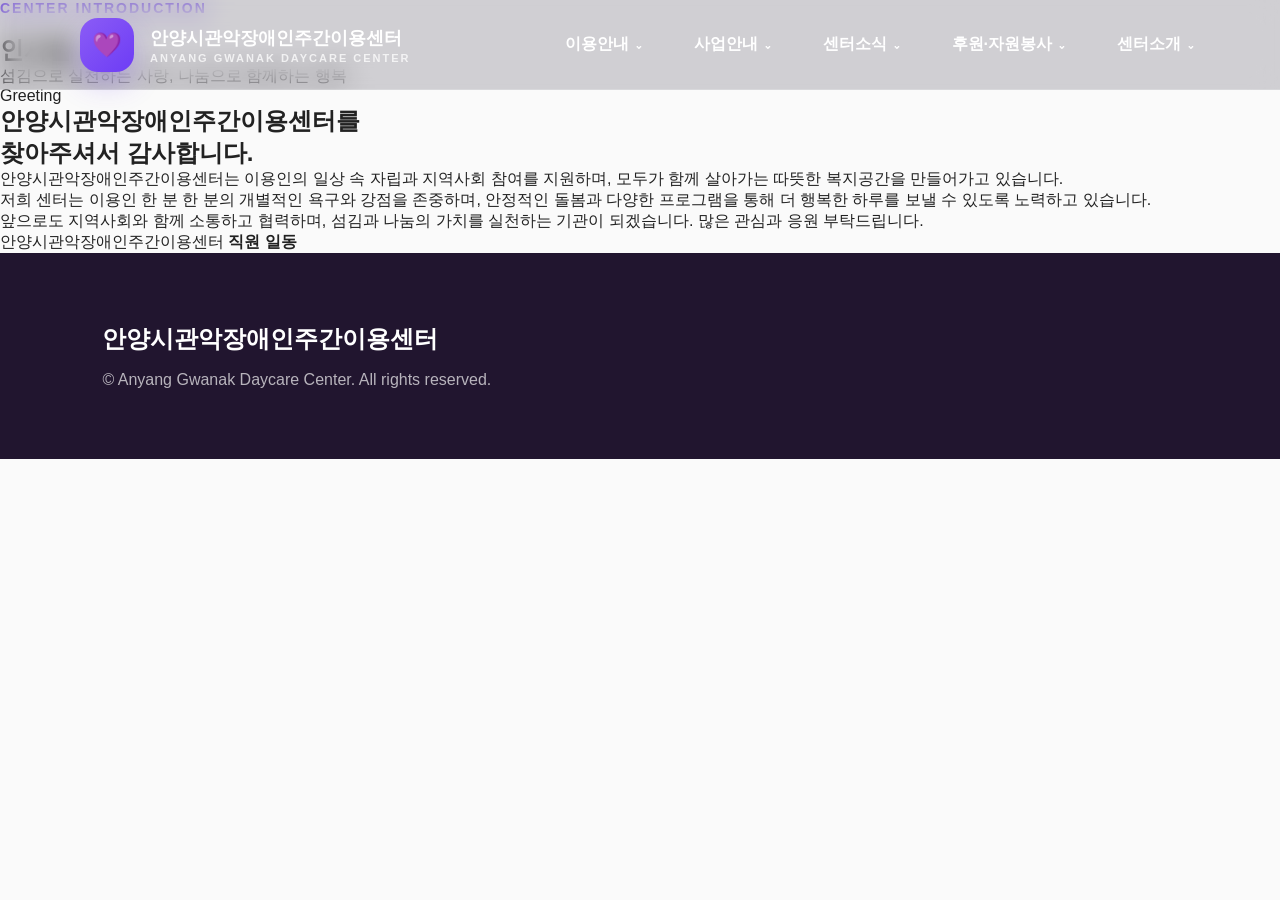
==== pages/greeting.html @ dd4278d6 "Create greeting.html" ====
<!DOCTYPE html>
<html lang="ko">
<head>
  <meta charset="UTF-8" />
  <meta name="viewport" content="width=device-width, initial-scale=1.0" />
  <title>인사말 | 안양시관악장애인주간이용센터</title>
  <link rel="stylesheet" href="../style.css" />
  <script defer src="../script.js"></script>
</head>
<body>
  <header class="header">
    <a href="../index.html" class="logo">
      <div class="logo-icon">💜</div>
      <div class="logo-text">
        <strong>안양시관악장애인주간이용센터</strong>
        <span>ANYANG GWANAK DAYCARE CENTER</span>
      </div>
    </a>

    <nav class="nav">
      <div class="menu"><a href="#">이용안내 <span class="arrow">⌄</span></a></div>
      <div class="menu"><a href="#">사업안내 <span class="arrow">⌄</span></a></div>
      <div class="menu"><a href="#">센터소식 <span class="arrow">⌄</span></a></div>
      <div class="menu"><a href="#">후원·자원봉사 <span class="arrow">⌄</span></a></div>
      <div class="menu"><a href="#">센터소개 <span class="arrow">⌄</span></a></div>
    </nav>
  </header>

  <main class="sub-page">
    <section class="sub-hero">
      <p class="section-label">CENTER INTRODUCTION</p>
      <h1>인사말</h1>
      <p>섬김으로 실천하는 사랑, 나눔으로 함께하는 행복</p>
    </section>

    <section class="greeting-wrap reveal">
      <div class="greeting-title">
        <span>Greeting</span>
        <h2>안양시관악장애인주간이용센터를<br />찾아주셔서 감사합니다.</h2>
      </div>

      <div class="greeting-content">
        <p>
          안양시관악장애인주간이용센터는 이용인의 일상 속 자립과
          지역사회 참여를 지원하며, 모두가 함께 살아가는 따뜻한 복지공간을
          만들어가고 있습니다.
        </p>
        <p>
          저희 센터는 이용인 한 분 한 분의 개별적인 욕구와 강점을 존중하며,
          안정적인 돌봄과 다양한 프로그램을 통해 더 행복한 하루를 보낼 수 있도록
          노력하고 있습니다.
        </p>
        <p>
          앞으로도 지역사회와 함께 소통하고 협력하며, 섬김과 나눔의 가치를
          실천하는 기관이 되겠습니다. 많은 관심과 응원 부탁드립니다.
        </p>

        <div class="signature">
          <span>안양시관악장애인주간이용센터</span>
          <strong>직원 일동</strong>
        </div>
      </div>
    </section>
  </main>

  <footer class="footer">
    <strong>안양시관악장애인주간이용센터</strong>
    <p>© Anyang Gwanak Daycare Center. All rights reserved.</p>
  </footer>
</body>
</html>
---- style.css ----
/* ===========================
   RESET
=========================== */

*{
    margin:0;
    padding:0;
    box-sizing:border-box;
}

html{
    scroll-behavior:smooth;
}

body{
    font-family:'Pretendard','Noto Sans KR',sans-serif;
    background:#fafafa;
    color:#222;
    overflow-x:hidden;
}

a{
    text-decoration:none;
    color:inherit;
}

img{
    width:100%;
    display:block;
}
/* ===========================
HEADER
=========================== */

.header{

    position:fixed;

    top:0;

    left:0;

    width:100%;

    height:90px;

    display:flex;

    justify-content:space-between;

    align-items:center;

    padding:0 80px;

    z-index:999;

    background:rgba(255,255,255,.65);

    backdrop-filter:blur(18px);

    border-bottom:1px solid rgba(255,255,255,.3);

    transition:.4s;
}

.logo{

    font-size:23px;

    font-weight:800;

    color:#6D3CF5;

}

.nav{

    display:flex;

    gap:40px;

}
.hero {
  height: 100vh;
  display: flex;
  flex-direction: column;
  justify-content: center;
  align-items: flex-start;
  text-align: left;
  position: relative;
  overflow: hidden;
  padding: 0 8%;
  color: white;

background:
linear-gradient(
90deg,
rgba(20,12,35,.48),
rgba(20,12,35,.10)
),
url("hero.jpg") center 22% / cover no-repeat;
}
.hero h1 {
  max-width: 900px;
  font-size: 68px;
  line-height: 1.22;
  letter-spacing: -3px;
  font-weight: 900;
  margin-bottom: 30px;
  text-shadow: 0 8px 30px rgba(0,0,0,0.35);
}
.hero-desc {
  width: 680px;
  max-width: 90%;
  font-size: 22px;
  color: rgba(255,255,255,0.9);
  line-height: 1.8;
  text-shadow: 0 6px 20px rgba(0,0,0,0.3);
}
.hero-buttons{

    display:flex;

    gap:20px;

    margin-top:45px;

}
.btn{

    padding:18px 42px;

    border-radius:999px;

    font-weight:700;

    transition:.3s;

}

.primary{

    background:#7B4DFF;

    color:white;

}

.primary:hover{

    transform:translateY(-6px);

    box-shadow:0 20px 40px rgba(123,77,255,.25);

}

.secondary{

    border:2px solid #7B4DFF;

    color:#7B4DFF;

}

.secondary:hover{

    background:#7B4DFF;

    color:white;

}
.eyebrow {
  display: inline-block;
  margin-bottom: 22px;
  padding: 10px 18px;
  border-radius: 999px;
  background: rgba(123, 77, 255, 0.1);
  color: #6d3cf5;
  font-weight: 800;
  letter-spacing: 1px;
}

.menu {
  position: relative;
}

.menu>a{

display:flex;

align-items:center;

height:90px;

padding:0 6px;

font-weight:700;

color:white;

transition:.3s;

position:relative;

}
.menu>a::after{

content:"";

position:absolute;

left:0;

bottom:24px;

width:0;

height:3px;

border-radius:20px;

background:#8B5CF6;

transition:.3s;

}

.menu:hover>a::after{

width:100%;

}

.menu:hover>a{

color:#A78BFA;

}

.submenu{

position:absolute;

top:88px;

left:50%;

transform:translateX(-50%) translateY(18px);

width:230px;

padding:14px;

background:rgba(255,255,255,.92);

backdrop-filter:blur(25px);

border-radius:22px;

box-shadow:0 30px 70px rgba(0,0,0,.12);

opacity:0;

visibility:hidden;

transition:.35s;

}

.menu:hover .submenu {
  opacity: 1;
  visibility: visible;
  transform: translateX(-50%) translateY(0);
}

.submenu a{

display:block;

padding:14px 16px;

border-radius:14px;

font-size:15px;

font-weight:600;

transition:.25s;

color:#444;

}

.submenu a:hover{

background:#F3EDFF;

color:#6D3CF5;

padding-left:24px;

}

.submenu a:hover {
  background: #f0e8ff;
  color: #6d3cf5;
}

.quick {
  max-width: 1180px;
  margin: -90px auto 120px;
  padding: 0 24px;
  display: grid;
  grid-template-columns: repeat(4, 1fr);
  gap: 22px;
  position: relative;
  z-index: 5;
}

.quick-card {
  min-height: 190px;
  padding: 30px;
  border-radius: 30px;
  background: rgba(255, 255, 255, 0.86);
  backdrop-filter: blur(18px);
  box-shadow: 0 24px 70px rgba(91, 49, 168, 0.12);
  transition: 0.3s;
}

.quick-card:hover {
  transform: translateY(-10px);
  box-shadow: 0 34px 80px rgba(91, 49, 168, 0.18);
}

.quick-card span {
  color: #7b4dff;
  font-weight: 900;
}

.quick-card strong {
  display: block;
  margin: 18px 0 10px;
  font-size: 22px;
}

.quick-card p {
  color: #6b6178;
  line-height: 1.6;
}
.about {
  max-width: 1180px;
  margin: 0 auto;
  padding: 120px 24px;
  display: grid;
  grid-template-columns: 0.9fr 1.1fr;
  gap: 70px;
  align-items: center;
}

.section-label {
  margin-bottom: 18px;
  color: #7b4dff;
  font-size: 14px;
  font-weight: 900;
  letter-spacing: 2px;
}

.about h2,
.section-title h2,
.news h2,
.donation h2 {
  font-size: 52px;
  line-height: 1.18;
  letter-spacing: -2px;
  font-weight: 900;
}

.about > p {
  padding: 44px;
  border-radius: 34px;
  background: linear-gradient(135deg, #f2ecff, #fff7ed);
  color: #5d536c;
  font-size: 19px;
  line-height: 1.9;
  box-shadow: 0 24px 70px rgba(91, 49, 168, 0.1);
}

.program {
  padding: 120px 24px;
  background: #f8f5ff;
}

.section-title {
  max-width: 1180px;
  margin: 0 auto 42px;
}

.program-grid {
  max-width: 1180px;
  margin: 0 auto;
  display: grid;
  grid-template-columns: repeat(3, 1fr);
  gap: 26px;
}

.program-card {
  min-height: 310px;
  padding: 38px;
  border-radius: 34px;
  background: white;
  box-shadow: 0 24px 70px rgba(91, 49, 168, 0.1);
  transition: 0.3s;
}

.program-card:hover {
  transform: translateY(-10px);
  box-shadow: 0 36px 90px rgba(91, 49, 168, 0.16);
}

.icon {
  width: 64px;
  height: 64px;
  margin-bottom: 28px;
  display: flex;
  align-items: center;
  justify-content: center;
  border-radius: 22px;
  background: #f0e8ff;
  font-size: 32px;
}

.program-card h3 {
  margin-bottom: 16px;
  font-size: 26px;
}

.program-card p {
  color: #675c78;
  font-size: 17px;
  line-height: 1.7;
}
.news {
  max-width: 1180px;
  margin: 0 auto;
  padding: 120px 24px;
  display: grid;
  grid-template-columns: 0.8fr 1.2fr;
  gap: 70px;
  align-items: start;
}

.news-list {
  display: grid;
  gap: 18px;
}

.news-list a {
  display: flex;
  align-items: center;
  gap: 18px;
  padding: 24px 28px;
  border-radius: 24px;
  background: white;
  box-shadow: 0 20px 60px rgba(91, 49, 168, 0.09);
  color: #2b2238;
  font-size: 18px;
  font-weight: 700;
  transition: 0.3s;
}

.news-list a:hover {
  transform: translateX(10px);
  background: #f7f2ff;
}

.news-list span {
  padding: 7px 13px;
  border-radius: 999px;
  background: #efe7ff;
  color: #7b4dff;
  font-size: 13px;
  font-weight: 900;
}

.donation {
  margin: 0 auto 120px;
  max-width: 1180px;
  padding: 90px 50px;
  text-align: center;
  border-radius: 44px;
  background:
    radial-gradient(circle at 20% 20%, rgba(255,255,255,0.45), transparent 30%),
    linear-gradient(135deg, #7b4dff, #a855f7);
  color: white;
  box-shadow: 0 36px 100px rgba(123, 77, 255, 0.28);
}

.donation .section-label {
  color: rgba(255, 255, 255, 0.82);
}

.donation h2 {
  margin-bottom: 24px;
}

.donation p {
  max-width: 680px;
  margin: 0 auto 36px;
  color: rgba(255, 255, 255, 0.86);
  font-size: 19px;
  line-height: 1.8;
}

.footer {
  padding: 70px 8%;
  background: #21152f;
  color: white;
}

.footer strong {
  display: block;
  margin-bottom: 16px;
  font-size: 24px;
}

.footer p {
  color: rgba(255, 255, 255, 0.68);
}
/* ===========================
SCROLL ANIMATION
=========================== */

.reveal{

    opacity:0;

    transform:translateY(80px);

    transition:1s;

}

.reveal.active{

    opacity:1;

    transform:translateY(0);

}
/* ===========================
   HOVER EFFECTS
=========================== */

.program-card,
.quick-card,
.news-list a {
  will-change: transform;
}

.btn {
  position: relative;
  overflow: hidden;
}

.btn::after {
  content: "";
  position: absolute;
  inset: 0;
  background: rgba(255,255,255,0.22);
  transform: translateX(-120%) skewX(-20deg);
  transition: 0.5s;
}

.btn:hover::after {
  transform: translateX(120%) skewX(-20deg);
}


/* ===========================
   RESPONSIVE
=========================== */

@media (max-width: 1024px) {
  .header {
    padding: 0 28px;
  }

  .nav {
    gap: 22px;
  }

  .hero h1 {
    font-size: 56px;
  }

  .quick {
    grid-template-columns: repeat(2, 1fr);
  }

  .about,
  .news {
    grid-template-columns: 1fr;
  }

  .program-grid {
    grid-template-columns: 1fr;
  }
}

@media (max-width: 768px) {
  .header {
    height: auto !important;
    min-height: 78px;
    padding: 18px 20px;
    display: block;
    text-align: center;
  }

  .logo {
    display: block;
    margin-bottom: 10px;
    font-size: 18px;
  }

  .nav {
    flex-wrap: wrap;
    justify-content: center;
    gap: 12px;
  }

  .menu > a {
    padding: 8px 0;
    font-size: 14px;
  }

  .submenu {
    display: none;
  }

  .hero {
    height: auto;
    min-height: 92vh;
    padding: 160px 22px 110px;
  }

  .hero h1 {
    font-size: 42px;
    letter-spacing: -1.5px;
  }

  .hero-desc {
    font-size: 17px;
  }

  .hero-buttons {
    flex-direction: column;
    width: 100%;
    max-width: 320px;
  }

  .btn {
    text-align: center;
  }

  .quick {
    margin: -60px auto 70px;
    grid-template-columns: 1fr;
  }

  .about,
  .program,
  .news {
    padding: 80px 22px;
  }

  .about h2,
  .section-title h2,
  .news h2,
  .donation h2 {
    font-size: 36px;
  }

  .about > p {
    padding: 30px;
    font-size: 17px;
  }

  .donation {
    margin: 0 22px 80px;
    padding: 64px 26px;
    border-radius: 34px;
  }

  .footer {
    padding: 54px 22px;
  }
}
.stats {
  max-width: 1180px;
  margin: 0 auto 120px;
  padding: 0 24px;
  display: grid;
  grid-template-columns: repeat(3, 1fr);
  gap: 22px;
}

.stat-card {
  padding: 34px 24px;
  border-radius: 30px;
  text-align: center;
  background: #fff;
  box-shadow: 0 24px 70px rgba(91, 49, 168, 0.1);
}

.stat-card strong {
  display: block;
  font-size: 46px;
  color: #7b4dff;
  font-weight: 900;
}

.stat-card span {
  display: block;
  margin-top: 10px;
  color: #5d536c;
  font-weight: 700;
}

@media (max-width: 768px) {
  .stats {
    grid-template-columns: repeat(1fr);
    margin-bottom: 80px;
  }

  .stat-card strong {
    font-size: 36px;
  }
}
/* ======================
LOGO
====================== */

.logo{

display:flex;

align-items:center;

gap:16px;

}

.logo-icon{

width:54px;

height:54px;

border-radius:18px;

background:linear-gradient(135deg,#8B5CF6,#6D3CF5);

display:flex;

justify-content:center;

align-items:center;

font-size:24px;

box-shadow:0 12px 28px rgba(109,60,245,.25);

}

.logo-text{

display:flex;

flex-direction:column;

}

.logo-text strong{

font-size:18px;

font-weight:800;

color:white;

}

.logo-text span{

font-size:11px;

letter-spacing:2px;

color:rgba(255,255,255,.75);

margin-top:2px;

}
/* ======================
   HEADER SCROLLED STATE
====================== */

.header.scrolled {
  height: 74px;
  background: rgba(255,255,255,0.92);
  backdrop-filter: blur(20px);
  box-shadow: 0 12px 40px rgba(0,0,0,.08);
}

/* 로고 */
.header.scrolled .logo-text strong {
  color: #222;
}

.header.scrolled .logo-text span {
  color: #666;
}

/* 메뉴 */
.header.scrolled .menu > a {
  color: #222;
  text-shadow: none;
}

/* 메뉴 Hover */
.header.scrolled .menu:hover > a {
  color: #6D3CF5;
}


/* ======================
   HERO ZOOM EFFECT
====================== */

.hero {
  background-attachment: fixed;
}

.hero::after {
  content: "";
  position: absolute;
  inset: 0;
  background:
    radial-gradient(circle at 20% 30%, rgba(123,77,255,.22), transparent 30%),
    linear-gradient(
      90deg,
      rgba(20,12,35,.48),
      rgba(20,12,35,.24),
      rgba(20,12,35,.08)
    );
  z-index: 0;
}

.hero > * {
  position: relative;
  z-index: 1;
}

.hero h1 {
  animation: heroTitle 1.1s ease both;
}

.hero-desc,
.hero-buttons,
.eyebrow {
  animation: heroFade 1.1s ease both;
}

.hero-desc {
  animation-delay: .15s;
}

.hero-buttons {
  animation-delay: .3s;
}

@keyframes heroTitle {
  from {
    opacity: 0;
    transform: translateY(34px);
  }
  to {
    opacity: 1;
    transform: translateY(0);
  }
}

@keyframes heroFade {
  from {
    opacity: 0;
    transform: translateY(24px);
  }
  to {
    opacity: 1;
    transform: translateY(0);
  }
}
/* HEADER FIX */
.header {
  background: rgba(20, 12, 35, 0.18) !important;
  backdrop-filter: blur(14px);
  border-bottom: 1px solid rgba(255,255,255,0.18);
}

.header .menu > a,
.header .logo-text strong {
  color: white !important;
}

.header .logo-text span {
  color: rgba(255,255,255,0.75) !important;
}

.header.scrolled {
  background: rgba(255,255,255,0.94) !important;
  box-shadow: 0 12px 40px rgba(0,0,0,.08);
}

.header.scrolled .menu > a,
.header.scrolled .logo-text strong {
  color: #222 !important;
}

.header.scrolled .logo-text span {
  color: #666 !important;
}
/* ======================
   NAV ARROW
====================== */

.arrow {
  display: inline-block;
  margin-left: 6px;
  font-size: 13px;
  transition: transform .3s;
}

.menu:hover .arrow {
  transform: rotate(180deg);
}


/* ======================
   HERO DETAILS
====================== */

.scroll-guide {
  position: absolute;
  left: 8%;
  bottom: 42px;
  display: flex;
  align-items: center;
  gap: 14px;
  color: rgba(255,255,255,.85);
  font-size: 12px;
  font-weight: 800;
  letter-spacing: 3px;
}

.scroll-guide i {
  display: block;
  width: 42px;
  height: 1px;
  background: rgba(255,255,255,.7);
  position: relative;
  overflow: hidden;
}

.scroll-guide i::after {
  content: "";
  position: absolute;
  left: -100%;
  top: 0;
  width: 100%;
  height: 100%;
  background: white;
  animation: scrollLine 1.8s infinite;
}

@keyframes scrollLine {
  to {
    left: 100%;
  }
}

.since-box {
  position: absolute;
  right: 8%;
  bottom: 42px;
  color: white;
  text-align: right;
}

.since-box span {
  display: block;
  font-size: 12px;
  font-weight: 800;
  letter-spacing: 3px;
  opacity: .72;
}

.since-box strong {
  display: block;
  margin-top: 4px;
  font-size: 44px;
  line-height: 1;
  font-weight: 900;
}


/* Hero text refinement */

.hero .eyebrow {
  background: rgba(255,255,255,.14);
  color: white;
  backdrop-filter: blur(10px);
}

.hero .secondary {
  color: white;
  border-color: rgba(255,255,255,.75);
}

.hero .secondary:hover {
  background: white;
  color: #6D3CF5;
}
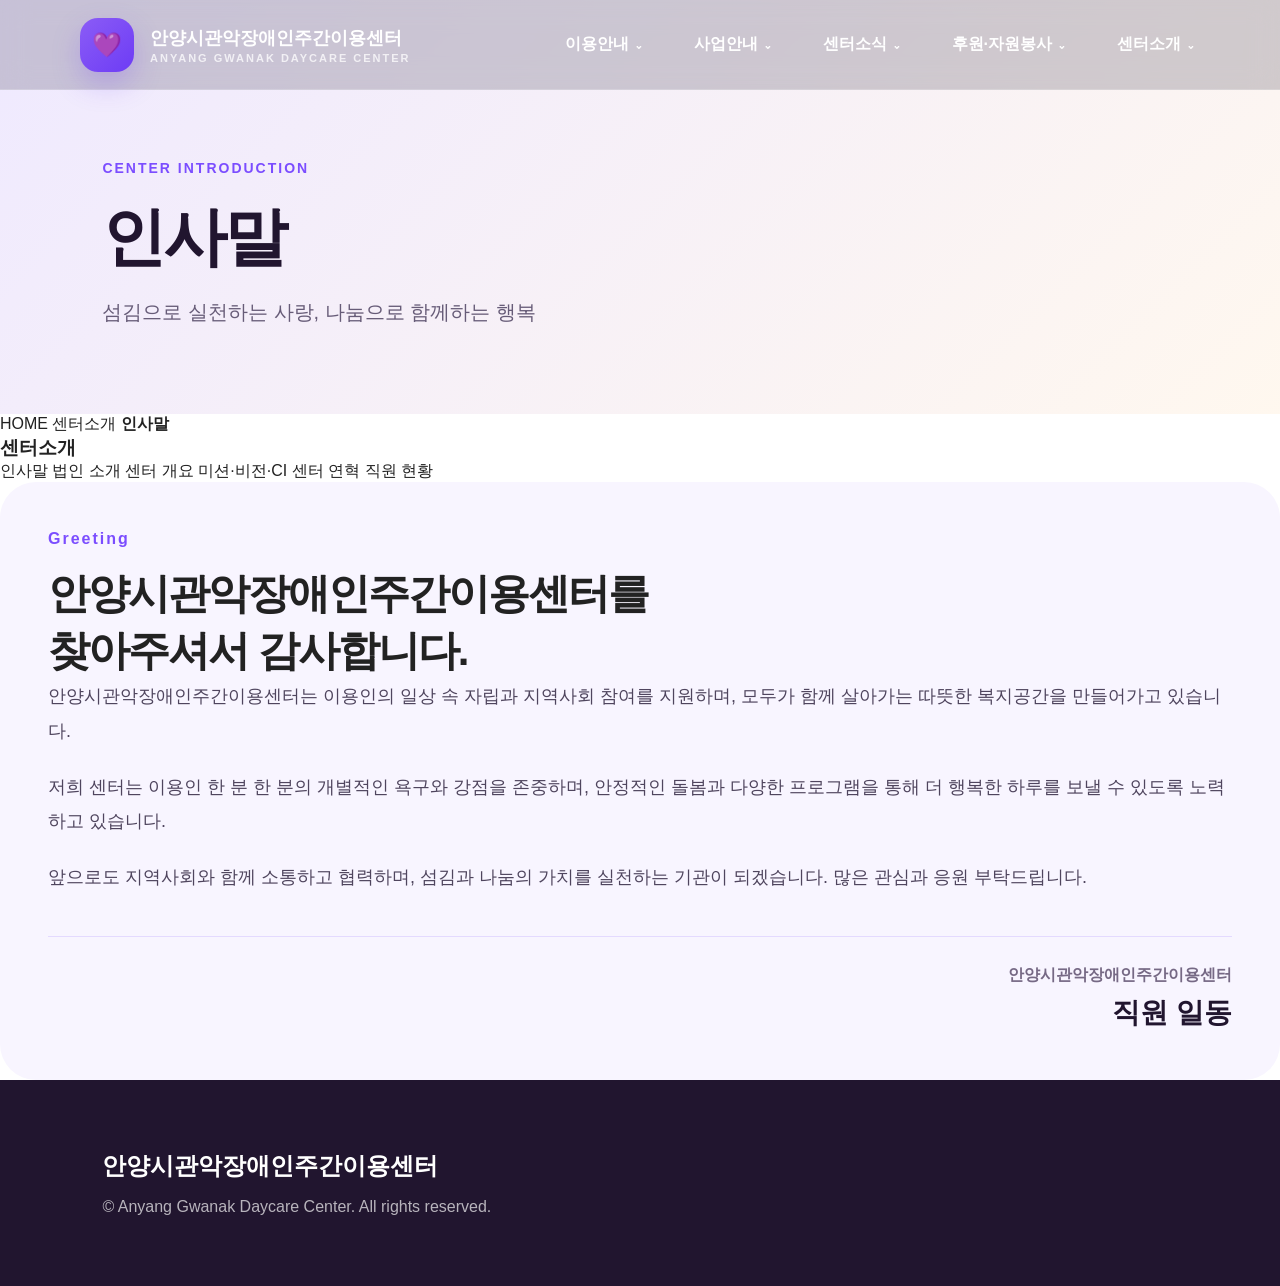
==== commit 330ffa35: "Update greeting.html" ====
--- a/pages/greeting.html
+++ b/pages/greeting.html
@@ -33,34 +33,39 @@
       <p>섬김으로 실천하는 사랑, 나눔으로 함께하는 행복</p>
     </section>
 
-    <section class="greeting-wrap reveal">
-      <div class="greeting-title">
-        <span>Greeting</span>
-        <h2>안양시관악장애인주간이용센터를<br />찾아주셔서 감사합니다.</h2>
-      </div>
+    <nav class="breadcrumb">
+  <a href="../index.html">HOME</a>
+  <span>센터소개</span>
+  <strong>인사말</strong>
+</nav>
 
-      <div class="greeting-content">
-        <p>
-          안양시관악장애인주간이용센터는 이용인의 일상 속 자립과
-          지역사회 참여를 지원하며, 모두가 함께 살아가는 따뜻한 복지공간을
-          만들어가고 있습니다.
-        </p>
-        <p>
-          저희 센터는 이용인 한 분 한 분의 개별적인 욕구와 강점을 존중하며,
-          안정적인 돌봄과 다양한 프로그램을 통해 더 행복한 하루를 보낼 수 있도록
-          노력하고 있습니다.
-        </p>
-        <p>
-          앞으로도 지역사회와 함께 소통하고 협력하며, 섬김과 나눔의 가치를
-          실천하는 기관이 되겠습니다. 많은 관심과 응원 부탁드립니다.
-        </p>
+<section class="sub-layout reveal">
+  <aside class="side-menu">
+    <h3>센터소개</h3>
+    <a href="greeting.html" class="active">인사말</a>
+    <a href="#">법인 소개</a>
+    <a href="#">센터 개요</a>
+    <a href="#">미션·비전·CI</a>
+    <a href="#">센터 연혁</a>
+    <a href="#">직원 현황</a>
+  </aside>
 
-        <div class="signature">
-          <span>안양시관악장애인주간이용센터</span>
-          <strong>직원 일동</strong>
-        </div>
-      </div>
-    </section>
+  <div class="sub-content greeting-content">
+    <div class="greeting-title">
+      <span>Greeting</span>
+      <h2>안양시관악장애인주간이용센터를<br />찾아주셔서 감사합니다.</h2>
+    </div>
+
+    <p>안양시관악장애인주간이용센터는 이용인의 일상 속 자립과 지역사회 참여를 지원하며, 모두가 함께 살아가는 따뜻한 복지공간을 만들어가고 있습니다.</p>
+    <p>저희 센터는 이용인 한 분 한 분의 개별적인 욕구와 강점을 존중하며, 안정적인 돌봄과 다양한 프로그램을 통해 더 행복한 하루를 보낼 수 있도록 노력하고 있습니다.</p>
+    <p>앞으로도 지역사회와 함께 소통하고 협력하며, 섬김과 나눔의 가치를 실천하는 기관이 되겠습니다. 많은 관심과 응원 부탁드립니다.</p>
+
+    <div class="signature">
+      <span>안양시관악장애인주간이용센터</span>
+      <strong>직원 일동</strong>
+    </div>
+  </div>
+</section>
   </main>
 
   <footer class="footer">
--- a/style.css
+++ b/style.css
@@ -1030,3 +1030,111 @@
   background: white;
   color: #6D3CF5;
 }
+/* ======================
+   SUB PAGE
+====================== */
+
+.sub-page {
+  background: #fff;
+}
+
+.sub-hero {
+  min-height: 46vh;
+  padding: 160px 8% 80px;
+  background:
+    linear-gradient(135deg, rgba(123,77,255,.12), rgba(255,247,237,.9)),
+    #fff;
+}
+
+.sub-hero h1 {
+  margin-top: 14px;
+  font-size: 64px;
+  letter-spacing: -3px;
+  font-weight: 900;
+  color: #21152f;
+}
+
+.sub-hero p:last-child {
+  margin-top: 18px;
+  font-size: 20px;
+  color: #675c78;
+}
+
+.greeting-wrap {
+  max-width: 1180px;
+  margin: 0 auto;
+  padding: 110px 24px 130px;
+  display: grid;
+  grid-template-columns: 0.9fr 1.1fr;
+  gap: 80px;
+}
+
+.greeting-title span {
+  color: #7b4dff;
+  font-weight: 900;
+  letter-spacing: 2px;
+}
+
+.greeting-title h2 {
+  margin-top: 18px;
+  font-size: 42px;
+  line-height: 1.35;
+  letter-spacing: -2px;
+}
+
+.greeting-content {
+  padding: 48px;
+  border-radius: 36px;
+  background: #f8f5ff;
+}
+
+.greeting-content p {
+  margin-bottom: 22px;
+  color: #4f455e;
+  font-size: 18px;
+  line-height: 1.9;
+}
+
+.signature {
+  margin-top: 42px;
+  padding-top: 28px;
+  border-top: 1px solid rgba(123,77,255,.16);
+  text-align: right;
+}
+
+.signature span {
+  display: block;
+  color: #766985;
+  font-weight: 700;
+}
+
+.signature strong {
+  display: block;
+  margin-top: 8px;
+  font-size: 28px;
+  color: #21152f;
+}
+
+@media (max-width: 768px) {
+  .sub-hero {
+    padding: 140px 22px 70px;
+  }
+
+  .sub-hero h1 {
+    font-size: 46px;
+  }
+
+  .greeting-wrap {
+    grid-template-columns: 1fr;
+    padding: 80px 22px;
+    gap: 40px;
+  }
+
+  .greeting-title h2 {
+    font-size: 32px;
+  }
+
+  .greeting-content {
+    padding: 32px;
+  }
+}
